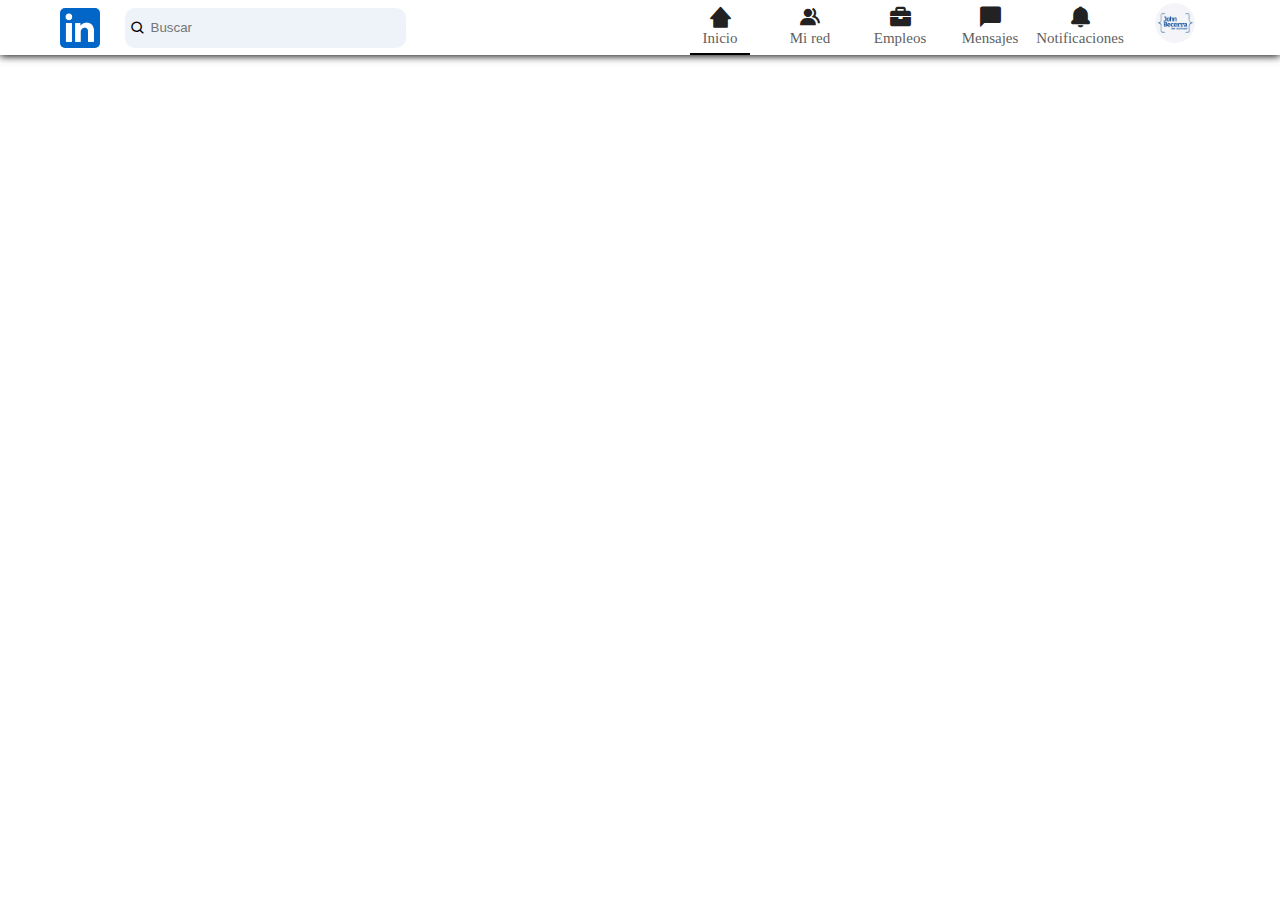
==== index.html @ 3e9aeb2b "header" ====
<!DOCTYPE html>
<html lang="en">
<head>
  <meta charset="UTF-8">
  <meta name="viewport" content="width=device-width, initial-scale=1.0">
  <title>Document</title>
  <link rel="stylesheet" href="estilos/stylos.css">
  <link href='https://unpkg.com/boxicons@2.1.4/css/boxicons.min.css' rel='stylesheet'>

</head>
<body class="contenido">
  <header class="header"> 
        <div class="navegacion">
          <img class="navegacion__imagen" src="Imagenes/logo-linkedin.avif" alt="">
          <form class="navegacion__search" action="">
            <i class='navegacion__icon bx bx-search'></i>
            <input class ="navegacion__input" type="text"  placeholder="Buscar">
        </div> 
            <div class="navegacion__perfil">
              <ul class="navegacion__lista">
                <li class='navegacion__items' ><a class="navegacion__link" href="#"><i class='navegacion__icono bx bxs-home-alt-2' ></i><p class="navegacion__text">Inicio</p></a></li>
                <li class='navegacion__item navegacion__item--border'><a class="navegacion__link" href="#"><i class='navegacion__icono navegacion__icono--border bx bxs-group'></i><p class="navegacion__text">Mi red</p></a></li>
                <li class='navegacion__item navegacion__item--border'><a class="navegacion__link" href="#"><i class='navegacion__icono navegacion__icono--border bx bxs-briefcase' ></i><p class="navegacion__text">Empleos</p></a></li>
                <li class='navegacion__item navegacion__item--border'><a class="navegacion__link" href="#"><i class='navegacion__icono navegacion__icono--border bx bxs-comment'></i><p class="navegacion__text">Mensajes</p></a></li>
                <li class='navegacion__item navegacion__item--border'><a class="navegacion__link" href="#"><i class='navegacion__icono navegacion__icono--border bx bxs-bell'></i><p class="navegacion__text">Notificaciones</p></a></li>
              </ul>
              <div class="navegacion__img">
                <img class="navegacion__imgperfil" src="Imagenes/john.jpg" alt="">
                <div class="punto-verde"></div>
              </div>
         </div>
    </div>
  </header>
</body>
</html>
---- estilos/stylos.css ----
*{
  margin: 0;
  padding: 0;
  box-sizing: border-box;
}
:root{
  --border--bottom:#000;
  --hover-perfil:#222222;
  --color-letra: #5f5f5f;
  --background-search:#edf3f8;
  --bolitaverde:

}
/* .contenido{
  display: grid;
  grid-template-columns: 150px 1fr 150px;
  grid-template-rows:40px 1fr;
  height: 100vh;
  grid-template-areas:
       'header header header'
  'sidebar-left content sidebar-rigth ';             
} */

/* .header{
  grid-area:header;
  width: 100%;
  height: 40px;
  border-bottom: 1px solid ;

} */
.sidebar-left{
  grid-area:sidebar-left;
  background-color: aqua;
}
.sidebar-rigth{
  grid-area:sidebar-rigth;
  background-color: aqua;
}


/*header*/
.header{
  display: flex;
  justify-content: space-between;
  height: 55px;
  margin-bottom: 5px;
  box-shadow: 0px 1px 8px var(--border--bottom);

}
.navegacion{
  display: flex;
  align-items: center;
  justify-content: center;
  position: relative;
  left:150px;
  width: 150px;
  gap: 10px;

}
.navegacion__imagen{
 width: 40px;
 height: 40px;
 border-radius: 5px;
 margin:15px;
}

.navegacion__search{
  display: flex;
  align-items: center;
  background-color:var(--background-search);
  align-items: center;
  gap:5px;
  justify-content: center;
  padding: 5px;
  border-radius: 10px 10px 10px 10px;
    flex: 0 1 250px;

}

.navegacion__input{
 background-color:var(--background-search);
 border: 0;
 height: 30px;
 position: relative;
 outline: none;
 width: 250px;
 border-radius: 5px;
}

/* Navegacion Perfil */

.navegacion__perfil{
  display: flex;
  flex-direction: row;
  justify-content: center;
  align-items: center;
  gap:30px;
  position: relative;
  right: 70px;
}
.navegacion__lista{
  display: flex;
  flex-direction: row;
  gap:30px;
}
.navegacion__icono{
font-size: 25px;
color:var(--hover-perfil);
}

.navegacion__link{
  color:var(--color-letra);
  text-decoration: none;
  display: flex;
  flex-direction: column;
  align-items: center;
}
.navegacion__item{
  padding: 5px;
  list-style: none;
  height: 55px;
  width: 60px;

}
.navegacion__item--border:hover{
  border-bottom:2px solid var(--border--bottom);
}  
.navegacion__items{
  padding: 5px;
  list-style: none;
  height: 55px;
  width: 60px;
  border-bottom:2px solid var(--border--bottom);

}
.navegacion__text{
  font-size:15px ;
}
.navegacion__imgperfil{
  width: 40px;
  height: 40px;
  border-radius: 100px;
  margin:15px;
  position: relative;
}
.punto-verde{
  width: 5px;
  height: 5px;
  border-radius: 100px;
  color:
}
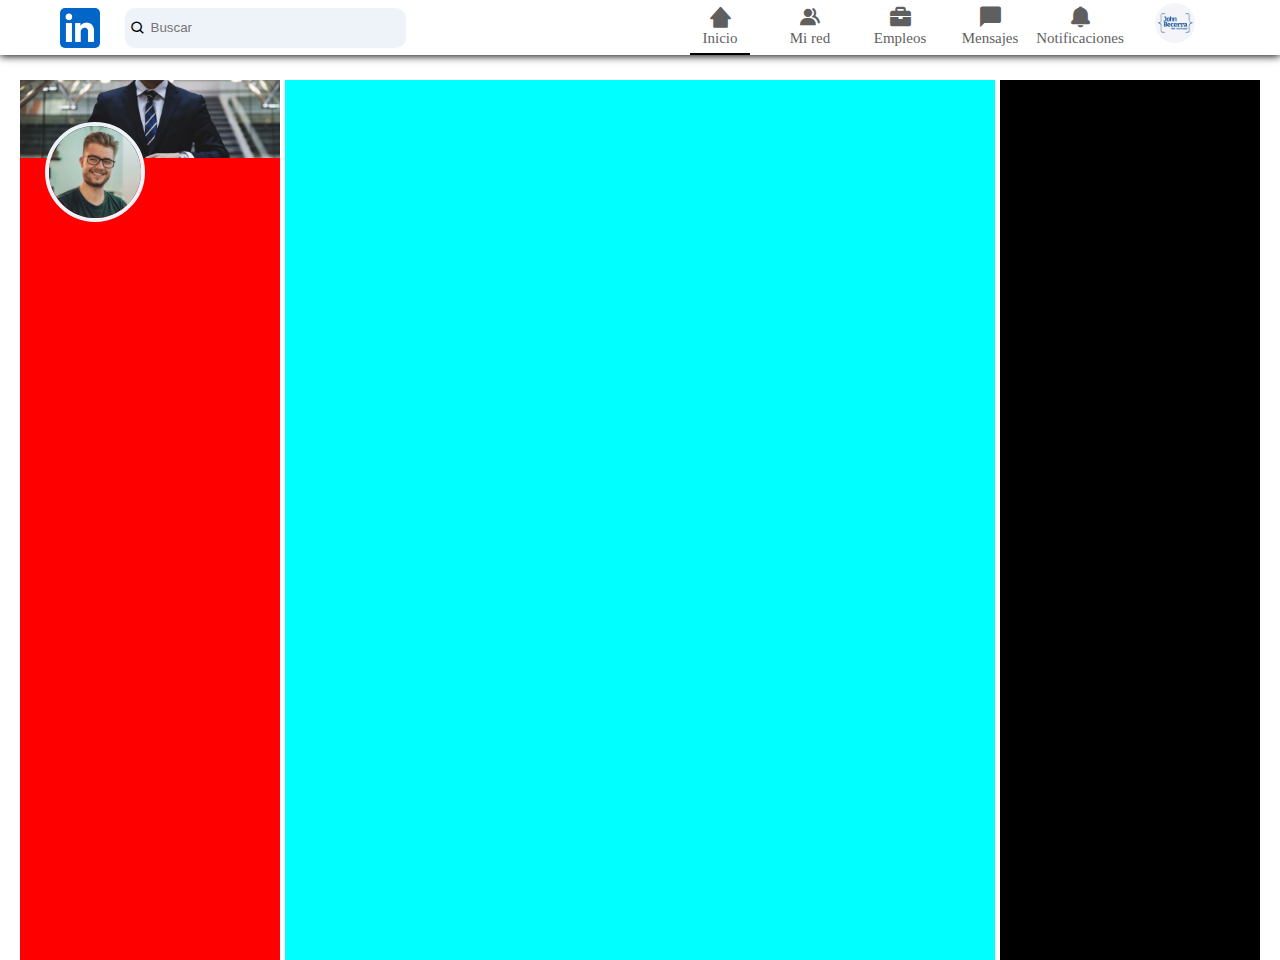
==== commit 638d5b8b: "sidebar-left" ====
--- a/index.html
+++ b/index.html
@@ -31,5 +31,18 @@
          </div>
     </div>
   </header>
+  <div class="content__grid">
+    <sidebar class ="sidebar-rigth">
+      <div class = "sidebar__profile">
+        <img class="profile__img" src="Imagenes/fondo__profile.png" alt="width 100%"> 
+      </div>
+      <div class="sidebar__info">
+        <img class="profile__perfil" src="Imagenes/img-profile.png" alt="">
+      </div>
+    </sidebar>
+    <main class="content__main">
+    </main>
+    <sidebar class="sidebar-left">
+  </div>
 </body>
 </html>--- a/estilos/stylos.css
+++ b/estilos/stylos.css
@@ -8,33 +8,33 @@
   --hover-perfil:#222222;
   --color-letra: #5f5f5f;
   --background-search:#edf3f8;
-  --bolitaverde:
+  --bolitaverde: green;
 
 }
-/* .contenido{
+.content__grid{
   display: grid;
-  grid-template-columns: 150px 1fr 150px;
-  grid-template-rows:40px 1fr;
+  grid-template-columns: 280px 1fr 280px;
   height: 100vh;
   grid-template-areas:
-       'header header header'
-  'sidebar-left content sidebar-rigth ';             
-} */
+  'sidebar-rigth content__main sidebar-left';   
+  gap:5px; 
+  padding-top:20px;
+}
 
-/* .header{
-  grid-area:header;
-  width: 100%;
-  height: 40px;
-  border-bottom: 1px solid ;
-
-} */
-.sidebar-left{
-  grid-area:sidebar-left;
+.content__main{
+  grid-area:content__main;
   background-color: aqua;
+  
 }
 .sidebar-rigth{
   grid-area:sidebar-rigth;
-  background-color: aqua;
+  background-color:red;
+  margin-left: 20px;
+}
+.sidebar-left{
+  grid-area:sidebar-left;
+  background-color: black;
+  margin-right: 20px;
 }
 
 
@@ -62,6 +62,7 @@
  height: 40px;
  border-radius: 5px;
  margin:15px;
+ cursor: pointer;
 }
 
 .navegacion__search{
@@ -105,9 +106,8 @@
 }
 .navegacion__icono{
 font-size: 25px;
-color:var(--hover-perfil);
+color:var(--color-letra);
 }
-
 .navegacion__link{
   color:var(--color-letra);
   text-decoration: none;
@@ -124,6 +124,9 @@
 }
 .navegacion__item--border:hover{
   border-bottom:2px solid var(--border--bottom);
+}  
+.navegacion__item--border:hover .navegacion__icono--border{
+  color:var(--border--bottom);
 }  
 .navegacion__items{
   padding: 5px;
@@ -147,5 +150,20 @@
   width: 5px;
   height: 5px;
   border-radius: 100px;
-  color:
+  color: var(--bolitaverde);
 }
+
+/* sidebar--rigth */
+
+
+.profile__img{
+width: 100%;
+}
+.profile__perfil{
+width: 100px;
+height: 100px;
+border-radius: 100px;
+margin-top:-40px;
+border:4px solid var(--background-search);
+margin-left:25px;
+}
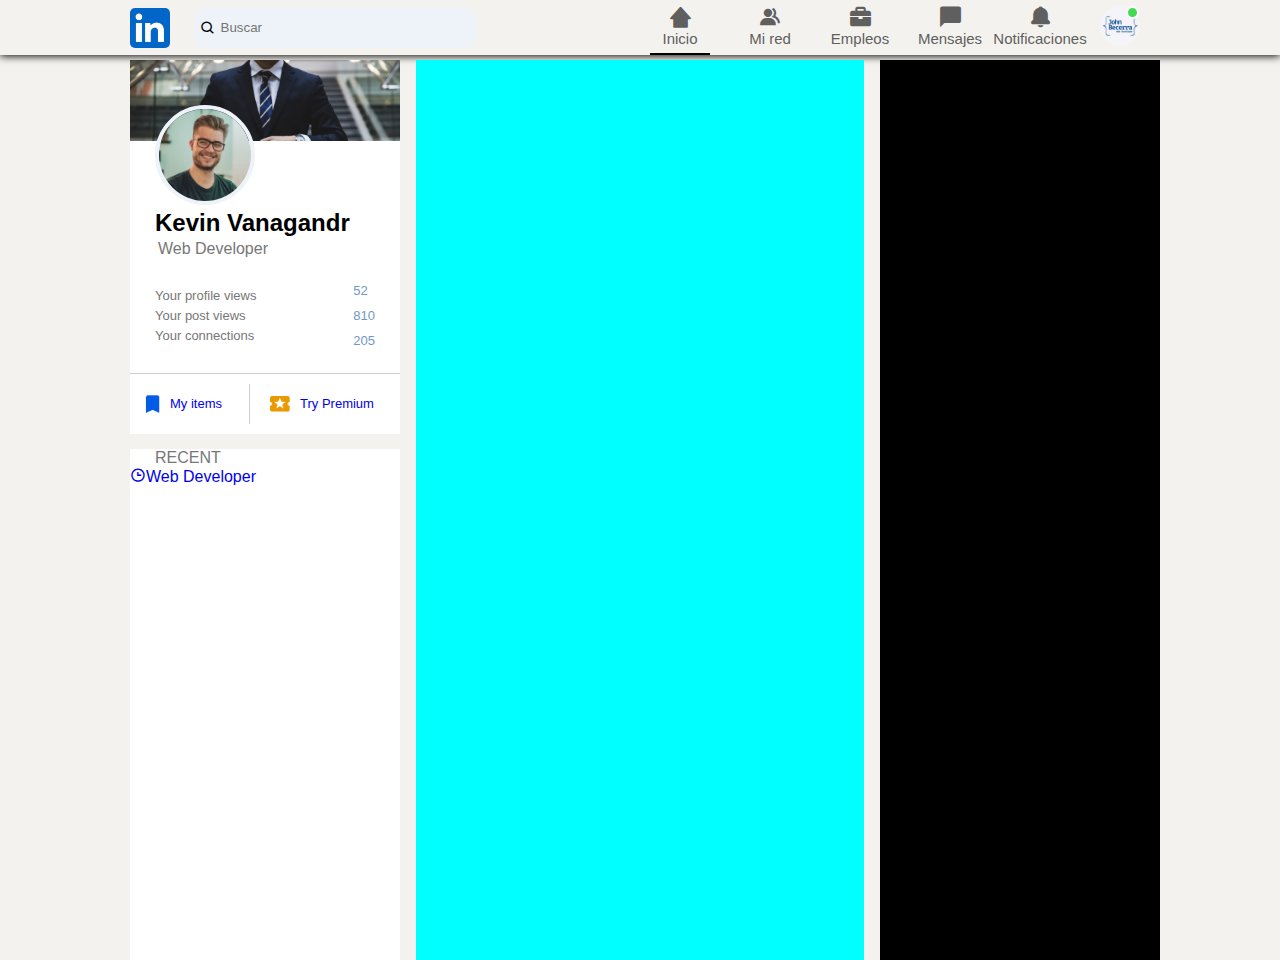
==== commit d1cad292: "sibear en mitad" ====
--- a/index.html
+++ b/index.html
@@ -34,10 +34,37 @@
   <div class="content__grid">
     <sidebar class ="sidebar-rigth">
       <div class = "sidebar__profile">
-        <img class="profile__img" src="Imagenes/fondo__profile.png" alt="width 100%"> 
+        <img class="profile__img" src="Imagenes/fondo__profile.png" alt=""> 
       </div>
       <div class="sidebar__info">
         <img class="profile__perfil" src="Imagenes/img-profile.png" alt="">
+          <div class="profile__text">
+            <h2 class="profile__titulo">Kevin Vanagandr</h2>
+            <p class="profile__subtitulo">Web Developer</p>
+          </div>
+        <div class="profile__list">
+          <div class="list__text">
+          <p  class="text__items">Your profile views</p>
+          <p class="text__items">Your post views</p>
+          <p class="text__items">Your connections</p>
+          </div>
+          <div class="lista__numero">
+            <span class="text__items">52</span>
+            <span class="text__items">810</span>
+            <span class="text__items">205</span>
+          </div>
+        </div>
+        <div class="boton">
+          <a href="#" class="boton__list"><img class="logo__text" src="Imagenes/Img_botones.png" alt=""><p class="boton__text">My items</p></a>
+          <a href="#" class="boton__list"><img class="logo__text" src="Imagenes/img_boton.png" alt="">Try Premium</a>
+        </div>
+        <hr class="espacio__botones">
+      </div>
+      <div class="sidebar__title">
+        <p>RECENT</p>
+      </div>
+      <div class="sidebar__interaccion">
+        <a class="interaccion__botones interaccion__botones--color_-gris" href="#"><i class='bx bx-time'></i>Web Developer</a>
       </div>
     </sidebar>
     <main class="content__main">
--- a/estilos/stylos.css
+++ b/estilos/stylos.css
@@ -2,14 +2,25 @@
   margin: 0;
   padding: 0;
   box-sizing: border-box;
+  font-family: "Poppins", sans-serif;
 }
 :root{
+  --fondo-principal:#f4f2ee;
   --border--bottom:#000;
   --hover-perfil:#222222;
   --color-letra: #5f5f5f;
   --background-search:#edf3f8;
-  --bolitaverde: green;
-
+  --bolitaverde:#41db51;
+  --borderbolita:#ffffff;
+  --fondo-blancos:#fff;
+  --color_subtitulo:#777;
+  --profile-numeros:#7297c7;
+  --border-boton:#ccc;
+}
+.contenido{
+  background-color:var(--fondo-principal) ;
+  display: flex;
+  flex-direction: column;
 }
 .content__grid{
   display: grid;
@@ -17,24 +28,26 @@
   height: 100vh;
   grid-template-areas:
   'sidebar-rigth content__main sidebar-left';   
-  gap:5px; 
+  gap:1rem; 
   padding-top:20px;
+  padding: 0 70px;
+  margin-top:20px;
+  margin: 0 50px;
 }
 
 .content__main{
   grid-area:content__main;
   background-color: aqua;
-  
+  padding: 80px;
 }
 .sidebar-rigth{
   grid-area:sidebar-rigth;
-  background-color:red;
-  margin-left: 20px;
+background-color: var(--fondo-blancos);
+  margin-left:10px;
 }
 .sidebar-left{
   grid-area:sidebar-left;
   background-color: black;
-  margin-right: 20px;
 }
 
 
@@ -45,6 +58,8 @@
   height: 55px;
   margin-bottom: 5px;
   box-shadow: 0px 1px 8px var(--border--bottom);
+  padding: 0 70px;
+
 
 }
 .navegacion{
@@ -74,7 +89,7 @@
   justify-content: center;
   padding: 5px;
   border-radius: 10px 10px 10px 10px;
-    flex: 0 1 250px;
+  flex: 0 1 250px;
 
 }
 
@@ -143,14 +158,17 @@
   width: 40px;
   height: 40px;
   border-radius: 100px;
-  margin:15px;
   position: relative;
 }
 .punto-verde{
-  width: 5px;
-  height: 5px;
+  width: 13px;
+  height: 13px;
   border-radius: 100px;
-  color: var(--bolitaverde);
+  background-color: var(--bolitaverde);
+  position: absolute;
+  top: 6px;
+  right: 1px;
+  border: 2px solid var(--borderbolita);
 }
 
 /* sidebar--rigth */
@@ -158,12 +176,88 @@
 
 .profile__img{
 width: 100%;
-}
+height: 40%;
+}
+
 .profile__perfil{
 width: 100px;
 height: 100px;
 border-radius: 100px;
-margin-top:-40px;
+margin-top:-30px;
 border:4px solid var(--background-search);
 margin-left:25px;
 }
+.sidebar__info{
+  width: 100%;
+  margin-top:-10px;
+}
+.profile__text{
+    padding-left: 25px;
+}
+.profile__subtitulo{
+  color:var(--color_subtitulo);
+  margin:3px;
+}
+.profile__list{
+display: flex;
+align-items: center;
+justify-content: space-between;
+margin:20px 25px;
+color:var(--color_subtitulo);
+
+}
+.lista__numero{
+  display: flex;
+  flex-direction: column;
+  color:var(--profile-numeros);
+}
+.text__items{
+margin: 5px 0;
+font-size: 13px;
+}
+
+.boton{
+    display: flex;
+  align-items: center;
+  border-top: 1px solid #ccc;
+  font-size: 13px;
+}
+.boton__list{
+ display: flex;
+ align-items: center;
+ text-decoration: none;
+ justify-content: center;
+ margin:10px 0px;
+ padding: 0 10px;
+}
+.logo__text{
+  width: 20px;
+  margin-right:10px ;
+}
+.boton__text{
+  border-right: 1px solid var(--border-boton);
+  width: 80px;
+  height: 40px;
+  display: flex;
+  align-items: center;
+}
+.espacio__botones{
+  background-color: var(--fondo-principal);
+  height: 15px;
+  border: none;
+}
+/* SIDEBAR INTERACTIVO */
+
+.sidebar__title{
+  color:var(--color_subtitulo);
+  padding-left: 25px;
+  
+
+}
+.sidebar__interaccion{
+  display: flex;
+}
+.interaccion__botones{
+  text-decoration: none;
+
+}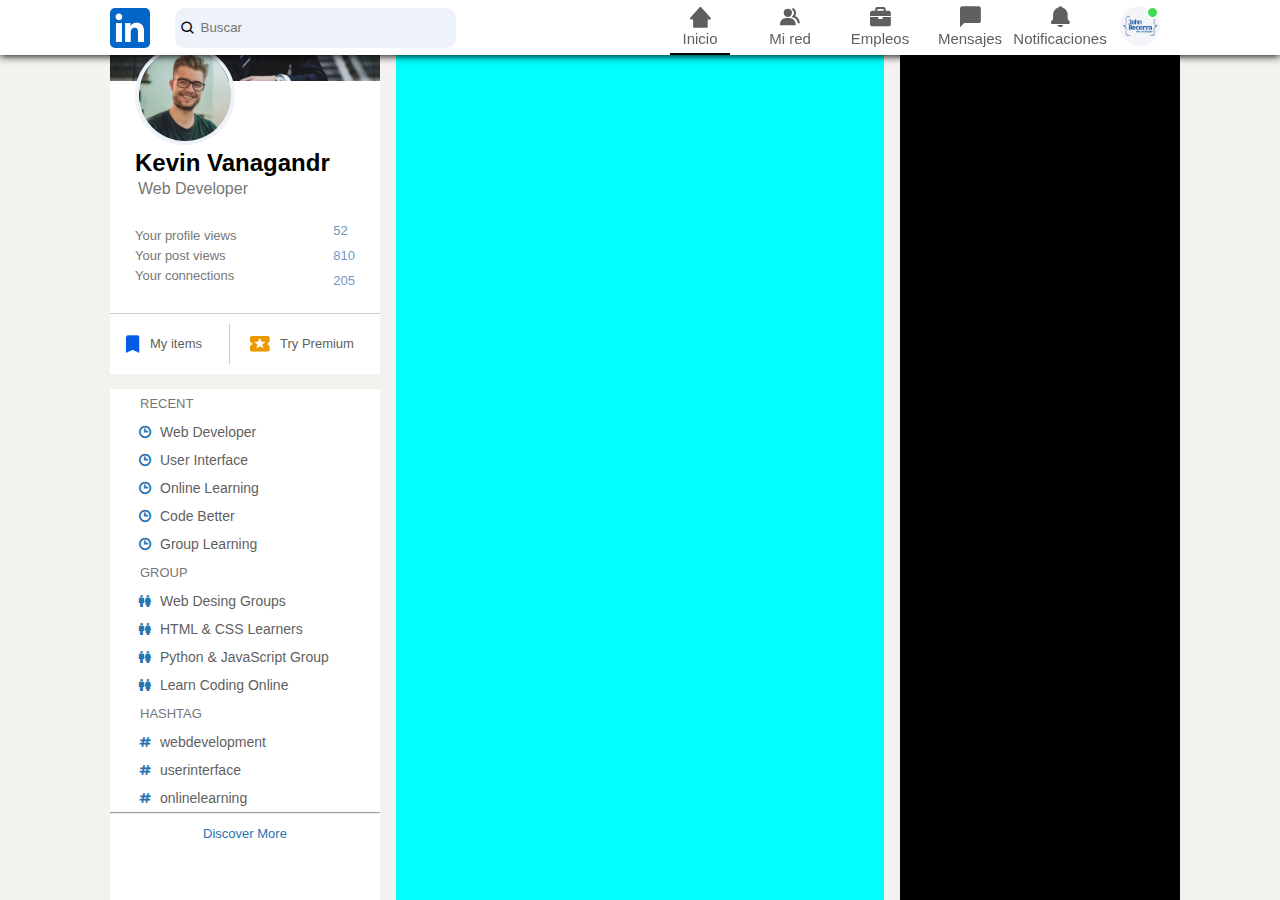
==== commit 647c739a: "sidebar casi terminado" ====
--- a/index.html
+++ b/index.html
@@ -1,5 +1,5 @@
 <!DOCTYPE html>
-<html lang="en">
+<html lang="es">
 <head>
   <meta charset="UTF-8">
   <meta name="viewport" content="width=device-width, initial-scale=1.0">
@@ -64,7 +64,30 @@
         <p>RECENT</p>
       </div>
       <div class="sidebar__interaccion">
-        <a class="interaccion__botones interaccion__botones--color_-gris" href="#"><i class='bx bx-time'></i>Web Developer</a>
+        <a class="interaccion__botones interaccion__botones--color_gris" href="#"><i class='interaccion__icon bx bx-time'></i>Web Developer</a>
+        <a class="interaccion__botones interaccion__botones--color_gris" href="#"><i class='interaccion__icon bx bx-time'></i>User Interface</a>
+        <a class="interaccion__botones interaccion__botones--color_gris" href="#"><i class='interaccion__icon bx bx-time'></i>Online Learning</a>
+        <a class="interaccion__botones interaccion__botones--color_gris" href="#"><i class='interaccion__icon bx bx-time'></i>Code Better</a>
+        <a class="interaccion__botones interaccion__botones--color_gris" href="#"><i class='interaccion__icon bx bx-time'></i>Group Learning</a>
+
+        <div class="sidebar__title">
+          <p>GROUP</p>
+        </div>
+
+        <a class="interaccion__botones interaccion__botones--color_gris" href="#"><i class='interaccion__icon bx bx-male-female'></i>Web Desing Groups</a>
+        <a class="interaccion__botones interaccion__botones--color_gris" href="#"><i class='interaccion__icon bx bx-male-female'></i>HTML & CSS Learners</a>
+        <a class="interaccion__botones interaccion__botones--color_gris" href="#"><i class='interaccion__icon bx bx-male-female'></i>Python & JavaScript Group</a>
+        <a class="interaccion__botones interaccion__botones--color_gris" href="#"><i class='interaccion__icon bx bx-male-female'></i>Learn Coding Online </a>
+
+        <div class="sidebar__title">
+          <p>HASHTAG</p>
+        </div>
+         <a class="interaccion__botones interaccion__botones--color_gris" href="#"><i class='interaccion__icon  bx bx-hash'></i>webdevelopment</a>
+         <a class="interaccion__botones interaccion__botones--color_gris" href="#"><i class='interaccion__icon  bx bx-hash'></i>userinterface</a><a class="interaccion__botones interaccion__botones--color_gris" href="#"><i class='interaccion__icon  bx bx-hash'></i>onlinelearning</a>
+      </div>
+      <hr class="interlineado">
+      <div class="sidebar__bottom">
+        <p class="sidebar__text">Discover More</p>
       </div>
     </sidebar>
     <main class="content__main">
--- a/estilos/stylos.css
+++ b/estilos/stylos.css
@@ -16,6 +16,9 @@
   --color_subtitulo:#777;
   --profile-numeros:#7297c7;
   --border-boton:#ccc;
+  --interaccion-icon:#2874b1;
+  --fondo-interaccion:#a1c4e1;
+  --fondo-header:#fff;
 }
 .contenido{
   background-color:var(--fondo-principal) ;
@@ -30,7 +33,7 @@
   'sidebar-rigth content__main sidebar-left';   
   gap:1rem; 
   padding-top:20px;
-  padding: 0 70px;
+  padding: 0 50px;
   margin-top:20px;
   margin: 0 50px;
 }
@@ -58,9 +61,11 @@
   height: 55px;
   margin-bottom: 5px;
   box-shadow: 0px 1px 8px var(--border--bottom);
-  padding: 0 70px;
-
-
+  padding: 0 50px;
+  position: fixed;
+  top:0;
+  width: 100%;
+  background-color:var(--fondo-header) ;
 }
 .navegacion{
   display: flex;
@@ -229,6 +234,8 @@
  justify-content: center;
  margin:10px 0px;
  padding: 0 10px;
+   color:var(--color-letra);
+
 }
 .logo__text{
   width: 20px;
@@ -250,14 +257,47 @@
 
 .sidebar__title{
   color:var(--color_subtitulo);
-  padding-left: 25px;
+  padding-left:25px;
+  font-size: 13px;
+  margin:7px 5px;
   
-
+  
 }
 .sidebar__interaccion{
   display: flex;
-}
+  flex-direction: column;
+  font-size: 14px;
+}
+.interaccion__botones--color_gris:hover{
+  background-color:var(--fondo-interaccion) ;
+    transition: 1.5s;
+
+}
+.sidebar__interaccion .interaccion__botones .interaccion__icon{
+  color:var(--interaccion-icon);
+  padding: 3px;
+  font-weight: 900;
+}
+   
 .interaccion__botones{
   text-decoration: none;
+  padding-left:25px;
+  color: var(--color-letra);
+  align-items: center;
+  padding: 4px 25px;  display: flex;
+  gap:5px;
+}
+.interlineado{
+  height: 1px;
+  background-color: var(--fondo-principal);
+}
+.sidebar__bottom{
+  color:var(--interaccion-icon);
+  display: flex;
+  justify-content: center;
+  align-items: center;
+  font-size: 13px;
+  width: 100%;
+  height: 40px;
 
 }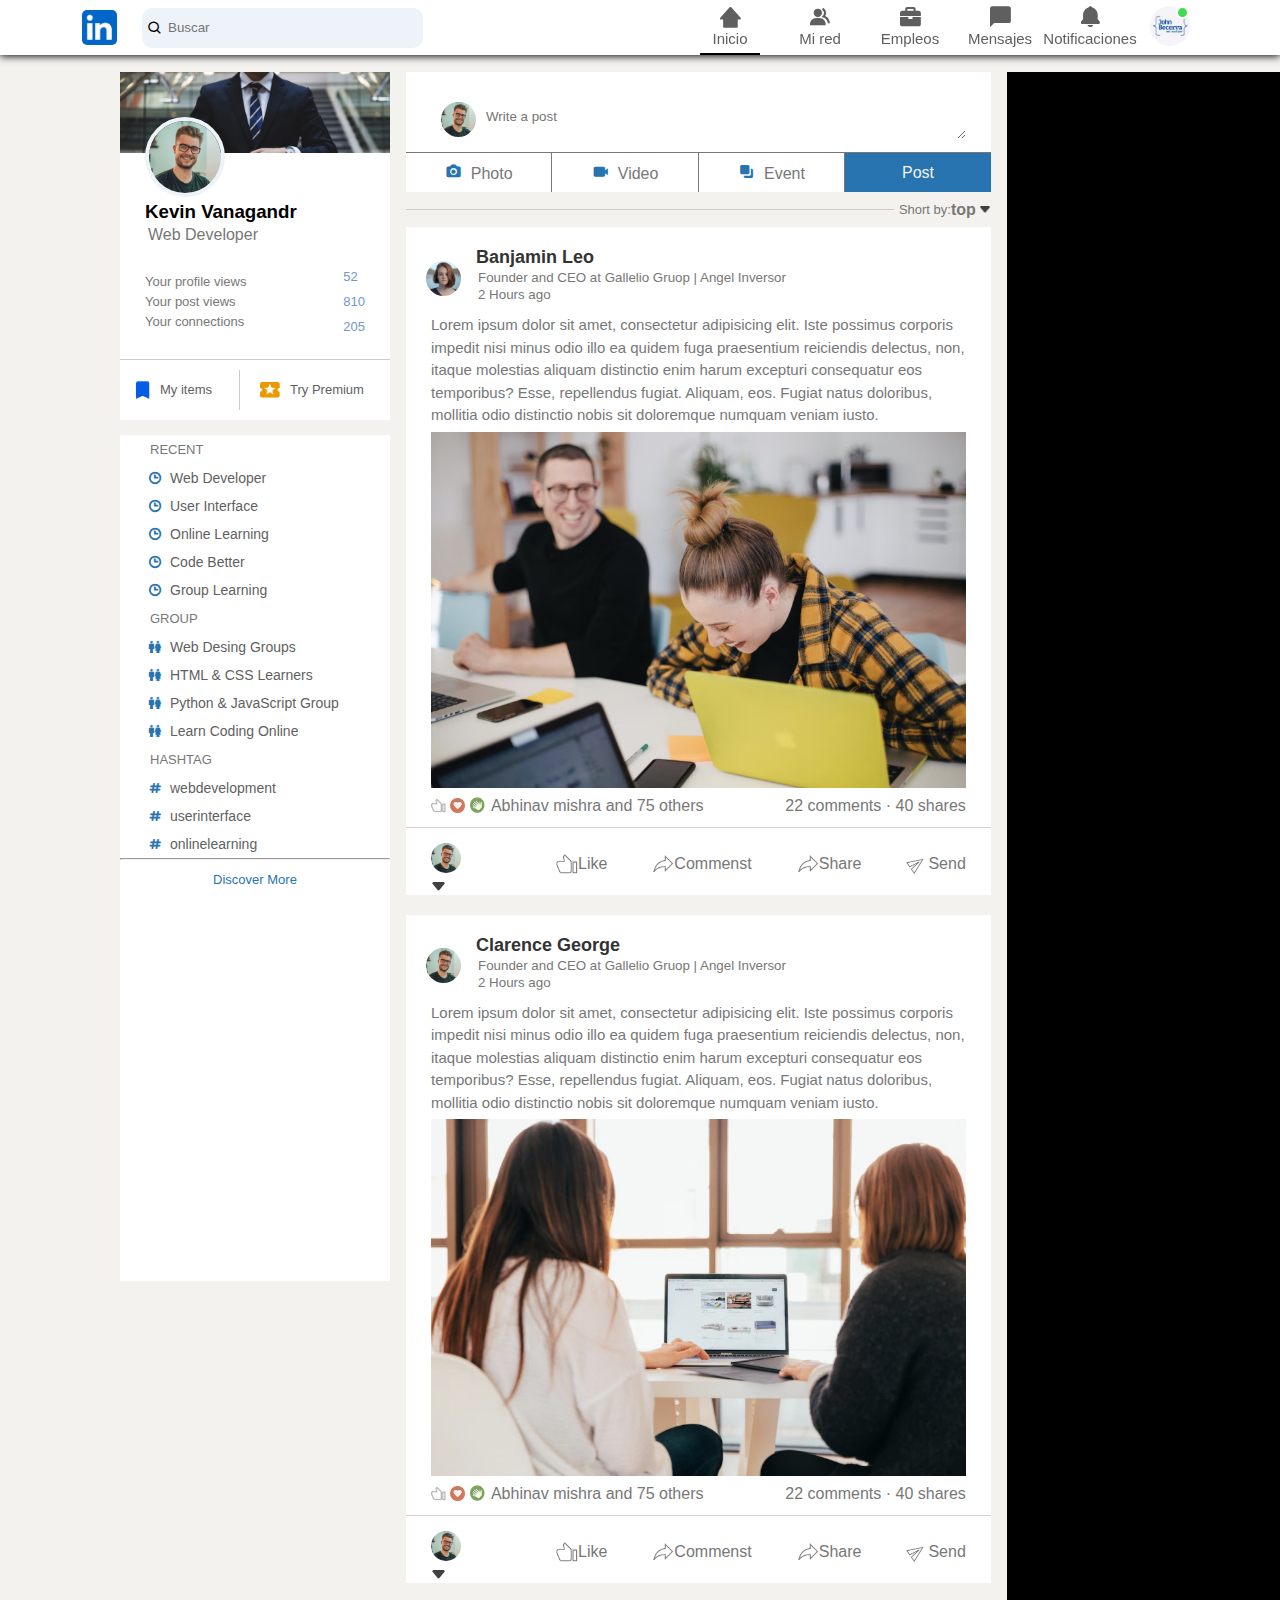
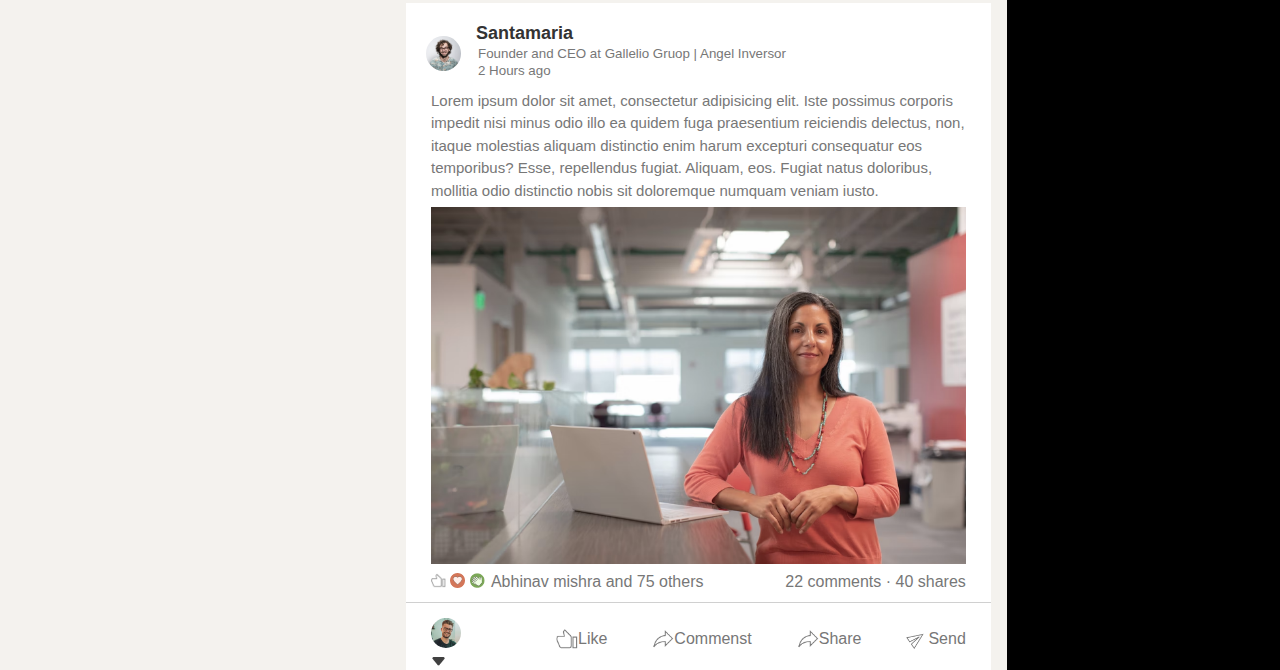
==== commit 5cee305e: "adelantado main" ====
--- a/index.html
+++ b/index.html
@@ -39,7 +39,7 @@
       <div class="sidebar__info">
         <img class="profile__perfil" src="Imagenes/img-profile.png" alt="">
           <div class="profile__text">
-            <h2 class="profile__titulo">Kevin Vanagandr</h2>
+            <h3 class="profile__titulo">Kevin Vanagandr</h3>
             <p class="profile__subtitulo">Web Developer</p>
           </div>
         <div class="profile__list">
@@ -91,8 +91,186 @@
       </div>
     </sidebar>
     <main class="content__main">
+      <div class="caja">
+        <img class="caja__img" src="Imagenes/img-profile.png" alt="">
+        <textarea class="caja__text" name="" id="" placeholder="Write a post"></textarea>
+      </div>
+     <div class="caja__botones">
+        <div class="botones__items botones__items--fondo-gris">
+          <a href="#"><i class="caja__icons bx bxs-camera">
+              <span class="caja__span">Photo</span></i>
+          </a>
+        </div>
+        <div class="botones__items botones__items--fondo-gris">
+          <a href="#"><i class="caja__icons bx bxs-video">
+            <span class="caja__span">Video</span></i>
+          </a>
+        </div>
+        <div class="botones__items botones__items--fondo-gris">
+          <i class="caja__icons bx bx-merge">
+            <span class="caja__span">Event</span>
+          </i>
+        </div>
+        <div class="botones__item">
+          <span class="caja__spa">Post</span>
+        </div>
+      </div>
+      <div class="interlineado__text">
+        <hr class="espacio__boton">
+        <p class="text__principal">Short by:</p>
+        <span class="text__segundaria">top</span>
+        <img class="img__segundaria" src="Imagenes/flecha__boton.png" alt="">
+      </div>
+      <div class="publicaciones">
+        <div class="publicacion__info">
+          <img class="publicaciones__img" src="Imagenes/Img_mujer.png" alt="">
+          <div class="publicacion__text">
+            <h3 class="publicacion__title">Banjamin Leo</h3>
+            <small class="publicacion__subtitulo">Founder and CEO at Gallelio Gruop | Angel Inversor</small>
+            <small class="publicacion__subtitulo">2 Hours ago</small>
+          </div>
+        </div>
+      </div>
+      <p class="publicacion__enunciado">
+        Lorem ipsum dolor sit amet, consectetur adipisicing elit. Iste possimus corporis impedit nisi minus odio illo ea quidem fuga praesentium reiciendis delectus, non, itaque molestias aliquam distinctio enim harum excepturi consequatur eos temporibus? Esse, repellendus fugiat. Aliquam, eos. Fugiat natus doloribus, mollitia odio distinctio nobis sit doloremque numquam veniam iusto.
+      </p>
+      <img class="img__publicacion" src="Imagenes/img_publicacion.png" alt="">
+      <div class="reacciones">
+        <div class="reacciones__items">
+          <div class="reacciones__logos">
+            <img class="reacciones__icon" src="Imagenes/like__publicaciones.png" alt="">
+            <img class="reacciones__icon" src="Imagenes/reacciones_publicaciones.png" accesskey=""alt="">
+            <img class="reacciones__icon" src="Imagenes/hello__publicaciones.png" alt="">
+          </div>
+          <span class="reacciones__text">Abhinav mishra and 75 others</span>
+        </div>
+        <div class="reacciones__coments">
+          <span> 22 comments · 40 shares </span>
+        </div>
+      </div>
+      <hr class="linea__comentarios">
+      <div class="comentarios">
+        <div class="comentarios__profile">
+          <img class="img__comentarios"src="Imagenes/img-profile.png" alt="">
+          <img class="img__flecha" src="Imagenes/flecha__boton.png" alt="">
+        </div>
+        <div class="reacciones">
+          <div class="comentarios__interaccion">
+            <img class="reaccion__like" src="Imagenes/like__publicaciones.png" alt="">Like
+          </div>
+          <div class="comentarios__interaccion">
+            <img class="reaccion__like" src="Imagenes/compartir__publicacion.png" alt="">Commenst
+          </div>
+          <div class="comentarios__interaccion">
+            <img class="reaccion__like" src="Imagenes/compartir__publicacion.png" alt="">Share
+          </div>
+          <div class="comentarios__interaccion">
+            <img class="reaccion__like" src="Imagenes/enviar__publicacion.png" alt="">Send
+          </div>
+        </div>
+      </div>
+      <hr class="interlineado__publicaciones">
+       <div class="publicaciones">
+        <div class="publicacion__info">
+          <img class="publicaciones__img" src="Imagenes/img-profile.png" alt="">
+          <div class="publicacion__text">
+            <h3 class="publicacion__title">Clarence George</h3>
+            <small class="publicacion__subtitulo">Founder and CEO at Gallelio Gruop | Angel Inversor</small>
+            <small class="publicacion__subtitulo">2 Hours ago</small>
+          </div>
+        </div>
+      </div>
+      <p class="publicacion__enunciado">
+        Lorem ipsum dolor sit amet, consectetur adipisicing elit. Iste possimus corporis impedit nisi minus odio illo ea quidem fuga praesentium reiciendis delectus, non, itaque molestias aliquam distinctio enim harum excepturi consequatur eos temporibus? Esse, repellendus fugiat. Aliquam, eos. Fugiat natus doloribus, mollitia odio distinctio nobis sit doloremque numquam veniam iusto.
+      </p>
+      <img class="img__publicacion" src="Imagenes/segunda__publicacion.png" alt="">
+      <div class="reacciones">
+        <div class="reacciones__items">
+          <div class="reacciones__logos">
+            <img class="reacciones__icon" src="Imagenes/like__publicaciones.png" alt="">
+            <img class="reacciones__icon" src="Imagenes/reacciones_publicaciones.png" accesskey=""alt="">
+            <img class="reacciones__icon" src="Imagenes/hello__publicaciones.png" alt="">
+          </div>
+          <span class="reacciones__text">Abhinav mishra and 75 others</span>
+        </div>
+        <div class="reacciones__coments">
+          <span> 22 comments · 40 shares </span>
+        </div>
+      </div>
+      <hr class="linea__comentarios">
+      <div class="comentarios">
+        <div class="comentarios__profile">
+          <img class="img__comentarios"src="Imagenes/img-profile.png" alt="">
+          <img class="img__flecha" src="Imagenes/flecha__boton.png" alt="">
+        </div>
+        <div class="reacciones">
+          <div class="comentarios__interaccion">
+            <img class="reaccion__like" src="Imagenes/like__publicaciones.png" alt="">Like
+          </div>
+          <div class="comentarios__interaccion">
+            <img class="reaccion__like" src="Imagenes/compartir__publicacion.png" alt="">Commenst
+          </div>
+          <div class="comentarios__interaccion">
+            <img class="reaccion__like" src="Imagenes/compartir__publicacion.png" alt="">Share
+          </div>
+          <div class="comentarios__interaccion">
+            <img class="reaccion__like" src="Imagenes/enviar__publicacion.png" alt="">Send
+          </div>
+        </div>
+      </div>
+       <hr class="interlineado__publicaciones">
+       <div class="publicaciones">
+        <div class="publicacion__info">
+          <img class="publicaciones__img" src="Imagenes/perfil__3.png" alt="">
+          <div class="publicacion__text">
+            <h3 class="publicacion__title">Santamaria</h3>
+            <small class="publicacion__subtitulo">Founder and CEO at Gallelio Gruop | Angel Inversor</small>
+            <small class="publicacion__subtitulo">2 Hours ago</small>
+          </div>
+        </div>
+      </div>
+      <p class="publicacion__enunciado">
+        Lorem ipsum dolor sit amet, consectetur adipisicing elit. Iste possimus corporis impedit nisi minus odio illo ea quidem fuga praesentium reiciendis delectus, non, itaque molestias aliquam distinctio enim harum excepturi consequatur eos temporibus? Esse, repellendus fugiat. Aliquam, eos. Fugiat natus doloribus, mollitia odio distinctio nobis sit doloremque numquam veniam iusto.
+      </p>
+      <img class="img__publicacion" src="Imagenes/post__img 3.png" alt="">
+      <div class="reacciones">
+        <div class="reacciones__items">
+          <div class="reacciones__logos">
+            <img class="reacciones__icon" src="Imagenes/like__publicaciones.png" alt="">
+            <img class="reacciones__icon" src="Imagenes/reacciones_publicaciones.png" accesskey=""alt="">
+            <img class="reacciones__icon" src="Imagenes/hello__publicaciones.png" alt="">
+          </div>
+          <span class="reacciones__text">Abhinav mishra and 75 others</span>
+        </div>
+        <div class="reacciones__coments">
+          <span> 22 comments · 40 shares </span>
+        </div>
+      </div>
+      <hr class="linea__comentarios">
+      <div class="comentarios">
+        <div class="comentarios__profile">
+          <img class="img__comentarios"src="Imagenes/img-profile.png" alt="">
+          <img class="img__flecha" src="Imagenes/flecha__boton.png" alt="">
+        </div>
+        <div class="reacciones">
+          <div class="comentarios__interaccion">
+            <img class="reaccion__like" src="Imagenes/like__publicaciones.png" alt="">Like
+          </div>
+          <div class="comentarios__interaccion">
+            <img class="reaccion__like" src="Imagenes/compartir__publicacion.png" alt="">Commenst
+          </div>
+          <div class="comentarios__interaccion">
+            <img class="reaccion__like" src="Imagenes/compartir__publicacion.png" alt="">Share
+          </div>
+          <div class="comentarios__interaccion">
+            <img class="reaccion__like" src="Imagenes/enviar__publicacion.png" alt="">Send
+          </div>
+        </div>
+      </div>
     </main>
     <sidebar class="sidebar-left">
   </div>
 </body>
-</html>+</html>
+ 
+
--- a/estilos/stylos.css
+++ b/estilos/stylos.css
@@ -19,6 +19,8 @@
   --interaccion-icon:#2874b1;
   --fondo-interaccion:#a1c4e1;
   --fondo-header:#fff;
+  --fondo-botonmain:#a3a3a383;
+  --texto-publicaciones:#333; 
 }
 .contenido{
   background-color:var(--fondo-principal) ;
@@ -32,21 +34,21 @@
   grid-template-areas:
   'sidebar-rigth content__main sidebar-left';   
   gap:1rem; 
-  padding-top:20px;
-  padding: 0 50px;
-  margin-top:20px;
+  padding: 0 60px;
   margin: 0 50px;
+   padding-top: calc(52px + 20px);
 }
 
 .content__main{
   grid-area:content__main;
-  background-color: aqua;
-  padding: 80px;
+  background-color:var(--fondo-blancos);
+
 }
 .sidebar-rigth{
   grid-area:sidebar-rigth;
 background-color: var(--fondo-blancos);
   margin-left:10px;
+  height: 55%;
 }
 .sidebar-left{
   grid-area:sidebar-left;
@@ -61,7 +63,7 @@
   height: 55px;
   margin-bottom: 5px;
   box-shadow: 0px 1px 8px var(--border--bottom);
-  padding: 0 50px;
+  padding: 0 20px;
   position: fixed;
   top:0;
   width: 100%;
@@ -78,8 +80,8 @@
 
 }
 .navegacion__imagen{
- width: 40px;
- height: 40px;
+ width: 35px;
+ height: 35px;
  border-radius: 5px;
  margin:15px;
  cursor: pointer;
@@ -185,8 +187,8 @@
 }
 
 .profile__perfil{
-width: 100px;
-height: 100px;
+width: 80px;
+height: 80px;
 border-radius: 100px;
 margin-top:-30px;
 border:4px solid var(--background-search);
@@ -197,7 +199,7 @@
   margin-top:-10px;
 }
 .profile__text{
-    padding-left: 25px;
+  padding-left: 25px;
 }
 .profile__subtitulo{
   color:var(--color_subtitulo);
@@ -234,7 +236,7 @@
  justify-content: center;
  margin:10px 0px;
  padding: 0 10px;
-   color:var(--color-letra);
+ color:var(--color-letra);
 
 }
 .logo__text{
@@ -260,8 +262,6 @@
   padding-left:25px;
   font-size: 13px;
   margin:7px 5px;
-  
-  
 }
 .sidebar__interaccion{
   display: flex;
@@ -299,5 +299,191 @@
   font-size: 13px;
   width: 100%;
   height: 40px;
-
+}
+
+/* CONTENIDO MENU */
+.caja{
+    padding: 20px 25px 10px;
+    display: flex;
+    flex-direction: row;
+    align-items: center;
+    padding: 20px 25px 5px;
+
+}
+.caja__img{
+  width: 35px;
+  border-radius: 55%;
+  margin:10px;
+}
+.caja__text{
+  width: 80%;
+  height: 20%;    
+  width: 100%; 
+  border: 0;
+  outline: none;
+  background: transparent;
+  margin-top: 8px;
+  resize: vertical;
+  overflow: auto;
+}
+.caja__botones{
+  list-style: none;
+  display: flex;
+  justify-content: space-between;
+  
+}
+.caja__icons{
+  color: var(--interaccion-icon);
+  font-size: 17px;
+}
+.botones__items{
+  border-top:1px solid var(--color_subtitulo);
+  border-right:1px solid var(--color_subtitulo) ;
+  width: 100%;
+  height: 40px;
+  display: flex;
+  align-items: center;
+  justify-content: center;
+  cursor: pointer;
+}
+.botones__item{
+  border-top:1px solid var(--color_subtitulo);
+  width: 100%;
+  height: 40px;
+  display: flex;
+  align-items: center;
+  justify-content: center;
+  background-color: var(--interaccion-icon);
+  cursor: pointer;
+}
+.caja__spa{
+  color:var(--fondo-principal);
+  font-size: 16px;
+}
+.caja__span{
+  color: var(--color_subtitulo);
+  font-size: 16px;
+}
+.botones__items--fondo-gris:hover{
+ background-color: var(--fondo-botonmain);
+}
+.interlineado__text{
+  display: flex;
+  align-items: center;
+  height: 35px;
+  background-color:var(--fondo-principal);
+  color:var(--color_subtitulo);
+
+}
+.espacio__boton{
+  flex: 1;
+  border: 0;
+  height: 1px;
+  background-color:var(--fondo-botonmain);
+
+}
+.text__principal{
+    font-size: 13px;
+    padding-left: 5px;
+}
+.text__segundaria{
+  font-weight: 600;
+  cursor: pointer;
+}
+.img__segundaria{
+  width: 12px;
+  margin-left: 3px;
+}
+.publicaciones{
+  padding: 20px 20px 5px ;
+}
+.publicacion__info{
+    display: flex;
+    align-items: center;
+
+}
+
+.publicaciones__img{
+    width: 35px;
+    border-radius: 100%;
+    margin-right: 15px;
+    margin-top: 5px;
+}
+.publicacion__title{
+    font-size: 18px;
+    font-weight: 600;
+    color: var(--texto-publicaciones);
+}
+.publicacion__subtitulo{
+  display: block;
+  margin-top: -2px;
+  margin:2px;
+  color: var(--color_subtitulo);
+}
+.publicacion__enunciado{
+  color: var(--color_subtitulo);
+  line-height:1.5;
+  font-size: 15px;
+  padding: 5px 25px 0px;
+
+}
+.img__publicacion{
+  width: 100%;
+  padding: 5px 25px 0px;
+
+}
+.reacciones{
+ padding: 5px 25px 0px;
+ display: flex;
+ justify-content: space-between;
+}
+.reacciones__icon{
+ width: 15px;
+}
+.reacciones__items{
+display: flex;
+gap:6px;
+font-size: 16px;
+color: var(--color_subtitulo);
+}
+.reacciones__coments{
+  display: flex;
+  color: var(--color_subtitulo);
+}
+.comentarios{
+  display: flex;
+  align-items: center;
+  justify-content: space-between;
+}
+.comentarios__profile{
+ padding: 5px 25px 0px;
+}
+.linea__comentarios{
+  height: 1px;
+  width: 100% ;
+  background-color: var(--fondo-botonmain);
+  border: none;
+  margin-top: 10px;
+}
+.img__comentarios{
+  width: 30px;
+  margin-top: 10px;
+  border-radius: 100%;
+}
+.img__flecha{
+  width: 15px;
+}
+.comentarios__interaccion{
+  display: flex;
+  align-items: center;
+  margin-left:45px;
+  color: var(--color_subtitulo);
+}
+.reaccion__like{
+  width: 22px;
+}
+.interlineado__publicaciones{
+background-color: var(--fondo-principal);
+height: 20px;
+border: none;
 }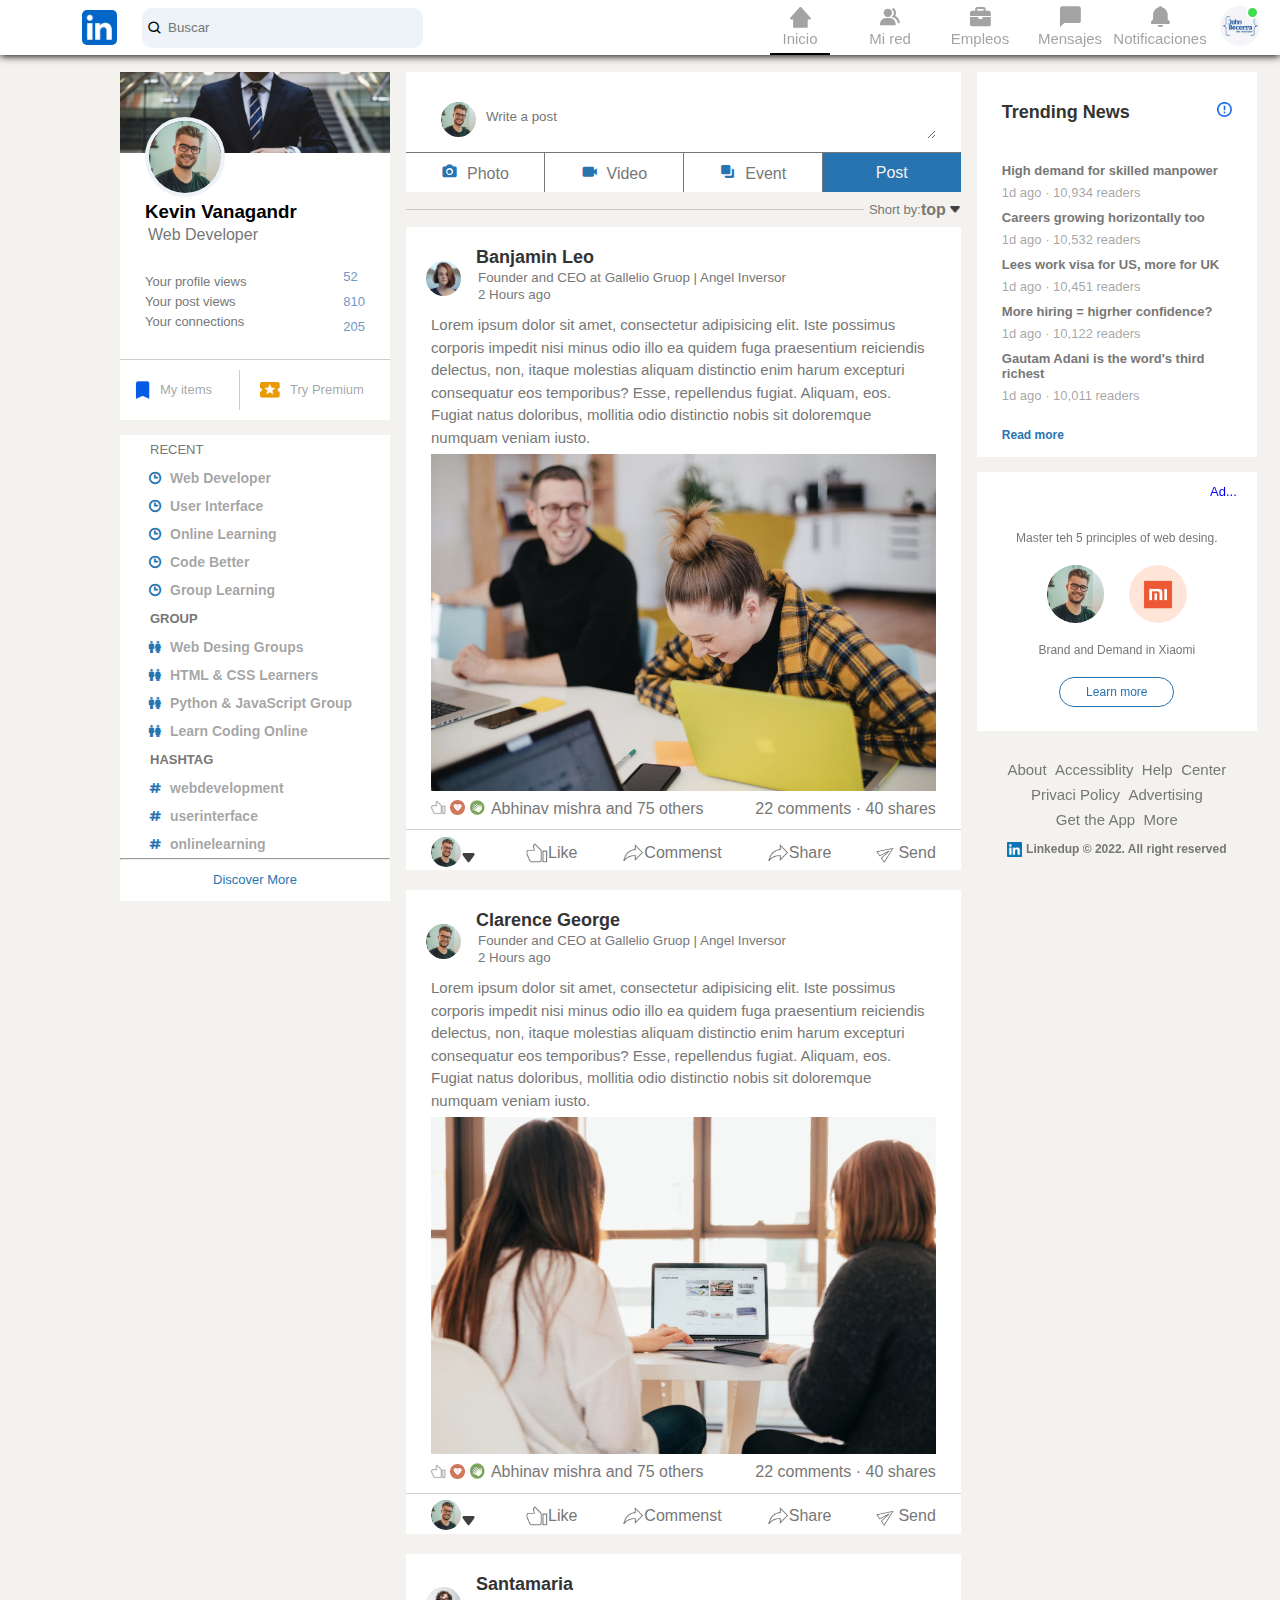
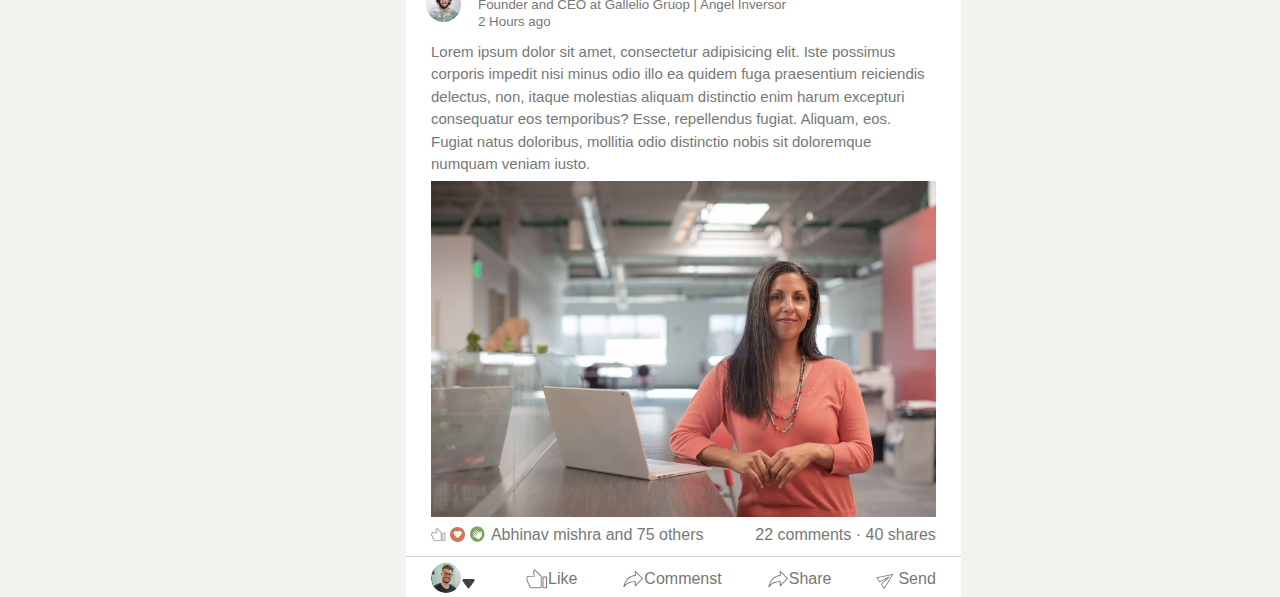
==== commit 4c7898be: "terminado" ====
--- a/index.html
+++ b/index.html
@@ -15,8 +15,8 @@
           <form class="navegacion__search" action="">
             <i class='navegacion__icon bx bx-search'></i>
             <input class ="navegacion__input" type="text"  placeholder="Buscar">
-        </div> 
-            <div class="navegacion__perfil">
+       </div> 
+           <div class="navegacion__perfil">
               <ul class="navegacion__lista">
                 <li class='navegacion__items' ><a class="navegacion__link" href="#"><i class='navegacion__icono bx bxs-home-alt-2' ></i><p class="navegacion__text">Inicio</p></a></li>
                 <li class='navegacion__item navegacion__item--border'><a class="navegacion__link" href="#"><i class='navegacion__icono navegacion__icono--border bx bxs-group'></i><p class="navegacion__text">Mi red</p></a></li>
@@ -24,12 +24,28 @@
                 <li class='navegacion__item navegacion__item--border'><a class="navegacion__link" href="#"><i class='navegacion__icono navegacion__icono--border bx bxs-comment'></i><p class="navegacion__text">Mensajes</p></a></li>
                 <li class='navegacion__item navegacion__item--border'><a class="navegacion__link" href="#"><i class='navegacion__icono navegacion__icono--border bx bxs-bell'></i><p class="navegacion__text">Notificaciones</p></a></li>
               </ul>
-              <div class="navegacion__img">
-                <img class="navegacion__imgperfil" src="Imagenes/john.jpg" alt="">
-                <div class="punto-verde"></div>
-              </div>
-         </div>
-    </div>
+                <div class="navegacion__img">
+                  <label for="check">
+                    <img class="navegacion__imgperfil" src="Imagenes/john.jpg" alt="">
+                    <div class="punto-verde"></div>
+                  </label>
+               </div>
+            </div>
+              <input class="checkboxclass checkboxclass-menu " type="checkbox" id="check">
+                <div class="profile">
+                      <div class="cuenta">
+                        <img class="img__menu" src="Imagenes/img-profile.png" alt="">
+                      </div>
+                      <h2>Kevin Paez</h2>
+                      <a href="">See your profile</a>
+                    <a href="">hello__publicaciones</a>
+                    <a href="">hello__publicaciones</a>
+                    <a href="">hello__publicaciones</a>
+                    <a href="">hello__publicaciones</a>
+                    <a href="">hello__publicaciones</a>
+                    <a href="">hello__publicaciones</a>
+                    <a href="">hello__publicaciones</a>
+                </div>  
   </header>
   <div class="content__grid">
     <sidebar class ="sidebar-rigth">
@@ -269,6 +285,64 @@
       </div>
     </main>
     <sidebar class="sidebar-left">
+      <div class="container-left">
+        <div class="title__left">
+        <p class="title_sidebar">Trending News</p>
+        <img class="img__left" src="Imagenes/interrogacion-left.png" alt="">
+        </div>
+        <div class="menu__sidebar">
+          <a class="submenu__text" href="#">High demand for skilled manpower</a>
+          <span class="views__text">1d ago · 10,934 readers</span>
+        </div>
+        <div class="menu__sidebar">
+          <a class="submenu__text" href="#">Careers growing horizontally too</a>
+          <span class="views__text">1d ago · 10,532 readers</span>
+        </div>
+        <div class="menu__sidebar">
+          <a class="submenu__text" href="#">Lees work visa for US, more for UK</a>
+          <span class="views__text">1d ago · 10,451 readers</span>
+        </div>
+        <div class="menu__sidebar">
+          <a class="submenu__text" href="#">More hiring = higrher confidence?</a>
+          <span class="views__text">1d ago · 10,122 readers</span>
+        </div>
+        <div class="menu__sidebar">
+          <a class="submenu__text" href="#">Gautam Adani is the word's third richest</a>
+          <span class="views__text">1d ago · 10,011 readers</span>
+          <a class="button__bottom" href="#">Read more</a>
+        </div>
+      </div>  
+      <div class="container__inferior">
+          <hr class="espacio__botones">
+          <a class="text__superior"href="#">Ad...</a>
+        <div class="text__img">
+          <p class="texto__superior">Master teh 5 principles of web desing.</p>
+          <div class="logos__img">
+          <img class="logo__perfil" src="Imagenes/img-profile.png" alt="">
+          <img class="logo__perfil" src="Imagenes/Logo__xiaomi.png" alt="">
+        </div>
+          <p class="texto__superior">Brand and Demand in Xiaomi</p>
+          <div class="container_text">
+            <a href class="boton_inferior">Learn more</a>
+          </div>
+        </div>
+        <div class="msj__inferiores">
+        <a class="mensajes__list" href="#">About</a>
+        <a class="mensajes__list" href="#">Accessiblity</a>
+        <a class="mensajes__list" href="#">Help</a>
+        <a class="mensajes__list" href="#">Center</a>
+        <a class="mensajes__list" href="#">Privaci Policy</a>
+        <a class="mensajes__list"href="#">Advertising</a>
+        <a class="mensajes__list"href="#">Get the App</a>
+        <a class="mensajes__list" href="#">More</a>
+         <div class="msj__copy">
+          <img class="img__copy"src="Imagenes/logo__linkeind" alt="">
+          <p class="text__copy">Linkedup © 2022. All right reserved</p>
+        </div>
+        </div>
+      </div>
+      
+    </sidebar>
   </div>
 </body>
 </html>
--- a/estilos/stylos.css
+++ b/estilos/stylos.css
@@ -8,7 +8,7 @@
   --fondo-principal:#f4f2ee;
   --border--bottom:#000;
   --hover-perfil:#222222;
-  --color-letra: #5f5f5f;
+  --color-letra: #5f5f5f92;
   --background-search:#edf3f8;
   --bolitaverde:#41db51;
   --borderbolita:#ffffff;
@@ -20,7 +20,8 @@
   --fondo-interaccion:#a1c4e1;
   --fondo-header:#fff;
   --fondo-botonmain:#a3a3a383;
-  --texto-publicaciones:#333; 
+  --texto-publicaciones:#333;
+  --boton-left:#2874b1; 
 }
 .contenido{
   background-color:var(--fondo-principal) ;
@@ -42,17 +43,18 @@
 .content__main{
   grid-area:content__main;
   background-color:var(--fondo-blancos);
-
+  
 }
 .sidebar-rigth{
   grid-area:sidebar-rigth;
 background-color: var(--fondo-blancos);
   margin-left:10px;
-  height: 55%;
+  height: 39%;
 }
 .sidebar-left{
   grid-area:sidebar-left;
-  background-color: black;
+  background-color:var(--fondo-blancos);
+  height: 31%;
 }
 
 
@@ -68,6 +70,7 @@
   top:0;
   width: 100%;
   background-color:var(--fondo-header) ;
+  z-index: 1;
 }
 .navegacion{
   display: flex;
@@ -96,7 +99,6 @@
   justify-content: center;
   padding: 5px;
   border-radius: 10px 10px 10px 10px;
-  flex: 0 1 250px;
 
 }
 
@@ -108,6 +110,8 @@
  outline: none;
  width: 250px;
  border-radius: 5px;
+   flex: 0 1 250px;
+
 }
 
 /* Navegacion Perfil */
@@ -119,8 +123,8 @@
   align-items: center;
   gap:30px;
   position: relative;
-  right: 70px;
-}
+}
+
 .navegacion__lista{
   display: flex;
   flex-direction: row;
@@ -142,7 +146,6 @@
   list-style: none;
   height: 55px;
   width: 60px;
-
 }
 .navegacion__item--border:hover{
   border-bottom:2px solid var(--border--bottom);
@@ -256,6 +259,33 @@
   border: none;
 }
 /* SIDEBAR INTERACTIVO */
+.sidebar__interaccion{
+  display: flex;
+  flex-direction: column;
+  font-size: 14px;
+  font-weight: 600;
+}
+
+.interaccion__botones{
+  text-decoration: none;
+  padding-left:25px;
+  color: var(--color-letra);
+  align-items: center;
+  padding: 4px 25px;  display: flex;
+  gap:5px;
+}
+
+.interaccion__botones--color_gris:hover{
+  background-color:var(--fondo-interaccion) ;
+  transition: 1.5s;
+
+}
+
+.sidebar__interaccion .interaccion__botones .interaccion__icon{
+  color:var(--interaccion-icon);
+  padding: 3px;
+  font-weight: 900;
+}
 
 .sidebar__title{
   color:var(--color_subtitulo);
@@ -263,30 +293,8 @@
   font-size: 13px;
   margin:7px 5px;
 }
-.sidebar__interaccion{
-  display: flex;
-  flex-direction: column;
-  font-size: 14px;
-}
-.interaccion__botones--color_gris:hover{
-  background-color:var(--fondo-interaccion) ;
-    transition: 1.5s;
-
-}
-.sidebar__interaccion .interaccion__botones .interaccion__icon{
-  color:var(--interaccion-icon);
-  padding: 3px;
-  font-weight: 900;
-}
    
-.interaccion__botones{
-  text-decoration: none;
-  padding-left:25px;
-  color: var(--color-letra);
-  align-items: center;
-  padding: 4px 25px;  display: flex;
-  gap:5px;
-}
+
 .interlineado{
   height: 1px;
   background-color: var(--fondo-principal);
@@ -299,6 +307,7 @@
   font-size: 13px;
   width: 100%;
   height: 40px;
+  cursor: pointer;
 }
 
 /* CONTENIDO MENU */
@@ -456,7 +465,11 @@
   justify-content: space-between;
 }
 .comentarios__profile{
+ display: flex;
+ width: 20px;
  padding: 5px 25px 0px;
+ align-items: center;
+ height: 40px;
 }
 .linea__comentarios{
   height: 1px;
@@ -467,11 +480,14 @@
 }
 .img__comentarios{
   width: 30px;
+  margin-top: 5px;
+  margin-bottom: 7px;
+  border-radius: 100%;
+}
+.img__flecha{
   margin-top: 10px;
-  border-radius: 100%;
-}
-.img__flecha{
   width: 15px;
+  height: 10px;
 }
 .comentarios__interaccion{
   display: flex;
@@ -486,4 +502,166 @@
 background-color: var(--fondo-principal);
 height: 20px;
 border: none;
-}+}
+
+/* SIDEBAR LEFT */
+
+.container-left{
+    padding: 20px 25px 5px;
+
+}
+.title__left{
+display: flex;
+justify-content: space-between;
+}
+.title_sidebar{
+  font-size: 18px;
+  font-weight: 600;
+  color:var(--texto-publicaciones);
+  margin: 10px 0 30px;
+}
+.img__left{
+  width: 15px;
+  height: 15px;
+  margin: 10px 0 30px;
+}
+.menu__sidebar{
+  display: flex;
+  flex-direction: column;
+}
+.submenu__text{
+    text-decoration: none;
+    font-size: 13px;
+    font-weight: 600;
+    margin-top: 10px;
+    margin-bottom: 7px;
+    color: var(--color_subtitulo);
+}
+.views__text{
+  color:var(--color-letra);
+  font-size: 13px;
+}
+.button__bottom{
+  color:var(--boton-left);
+  font-weight: 600;
+  font-size: 12px;
+  margin-top: 25px;
+  text-decoration: none;
+  margin-bottom: 10px;
+}
+.container__inferior{
+  position: sticky;
+  top: 80px;
+}
+.text__superior{
+  text-decoration: none;
+  font-size: 13px;
+  display: flex;
+  flex-direction: row-reverse;
+  margin:12px 20px;
+}
+.text__img{
+ width: 100%;
+ padding: 20px 25px 5px;
+}
+.texto__superior{
+  font-size: 12px;
+  display: flex;
+  align-items: center;
+  justify-content: center;
+  color: var(--color_subtitulo);
+  margin-bottom: 20px;
+}
+.logos__img{
+  display: flex;
+  align-items: center;
+  justify-content: center;
+  gap:25px;
+  margin-bottom: 20px;
+}
+.logo__perfil{
+  width: 25%;
+  border-radius: 100%;
+}
+.container_text{
+  display: flex;
+  align-items: center;
+  justify-content: center;
+}
+.boton_inferior{
+  border: none;
+  color: var(--boton-left);
+  width: 50%;
+  font-size: 12px;
+  border: 1px solid var(--boton-left);
+  height: 30px;
+  text-decoration: none;
+  border-radius: 100px;
+  display: flex;
+  align-items: center;
+  justify-content: center;
+}
+.msj__inferiores{
+  margin-top: 30px;
+  width: 100%;
+  padding: 15px 25px;
+  text-align: center;
+}
+.mensajes__list{
+  display: inline-block;
+  font-size: 15px;
+  margin: 4px 2px;
+  color: var(--color_subtitulo);
+  text-decoration: none;
+
+}
+.msj__copy{
+  display: flex;
+  align-items: center;
+  justify-content: center;
+  font-size: 12px;
+  margin-top: 10px;
+  font-weight: 600;
+  color: var(--color_subtitulo);
+  gap: 4px;
+}
+.img__copy{
+  width: 15px;
+}
+.text__copy{
+  font-size: 12px;
+}
+.navegacion_img{
+  position: relative;
+}
+.checkboxclass{
+  max-height: 400px;
+}
+
+.checkboxclass-menu{
+    opacity: 0;
+    position:absolute;
+    top: 80%;
+    right: 0;
+    height: 300px;
+    margin-top: 30px;
+    max-width: 450px;
+    display: flex;
+    flex-direction: column;
+}
+.profile{
+  display: none;
+  background-color: #222;
+  color: #fff;
+  padding: 20px;
+  margin: 10px;
+  
+}
+.checkboxclass:checked ~ .profile{
+  display: block;
+}
+
+.img__menu{
+  width: 10px;
+
+}
